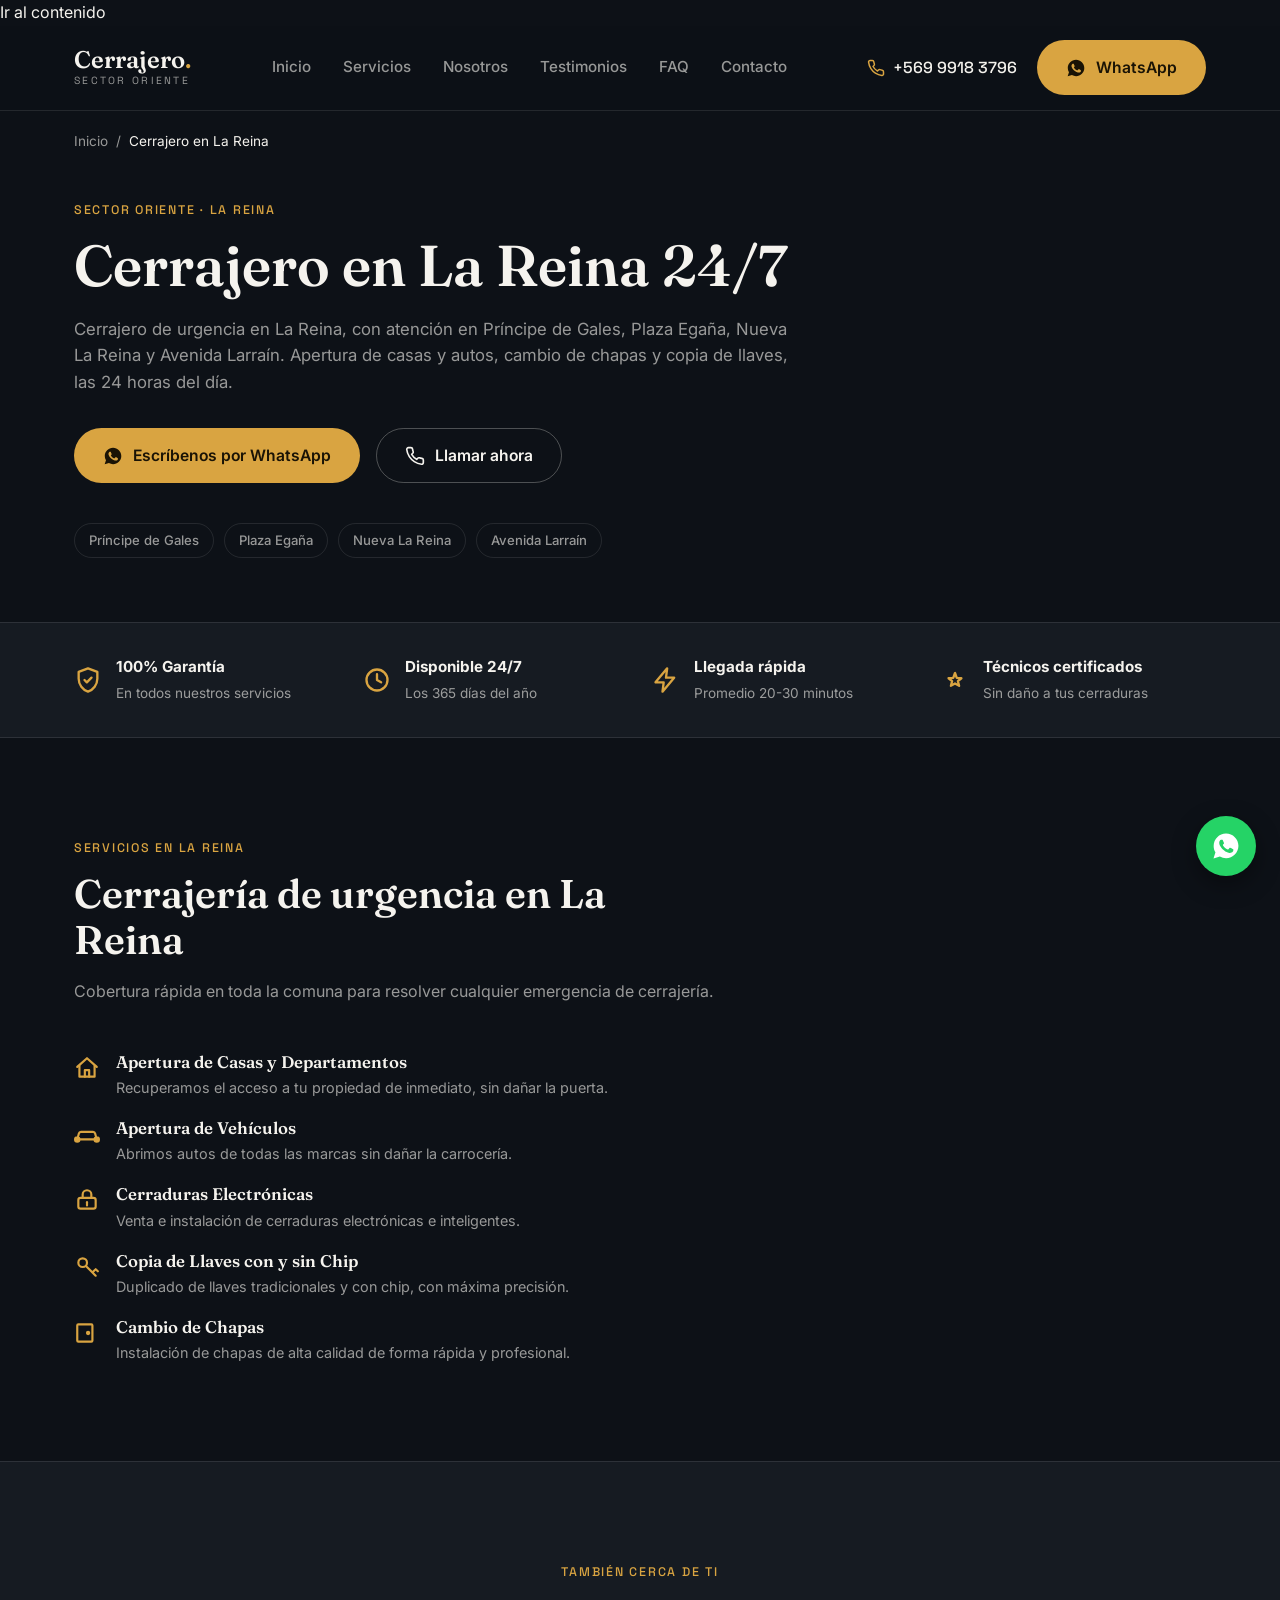
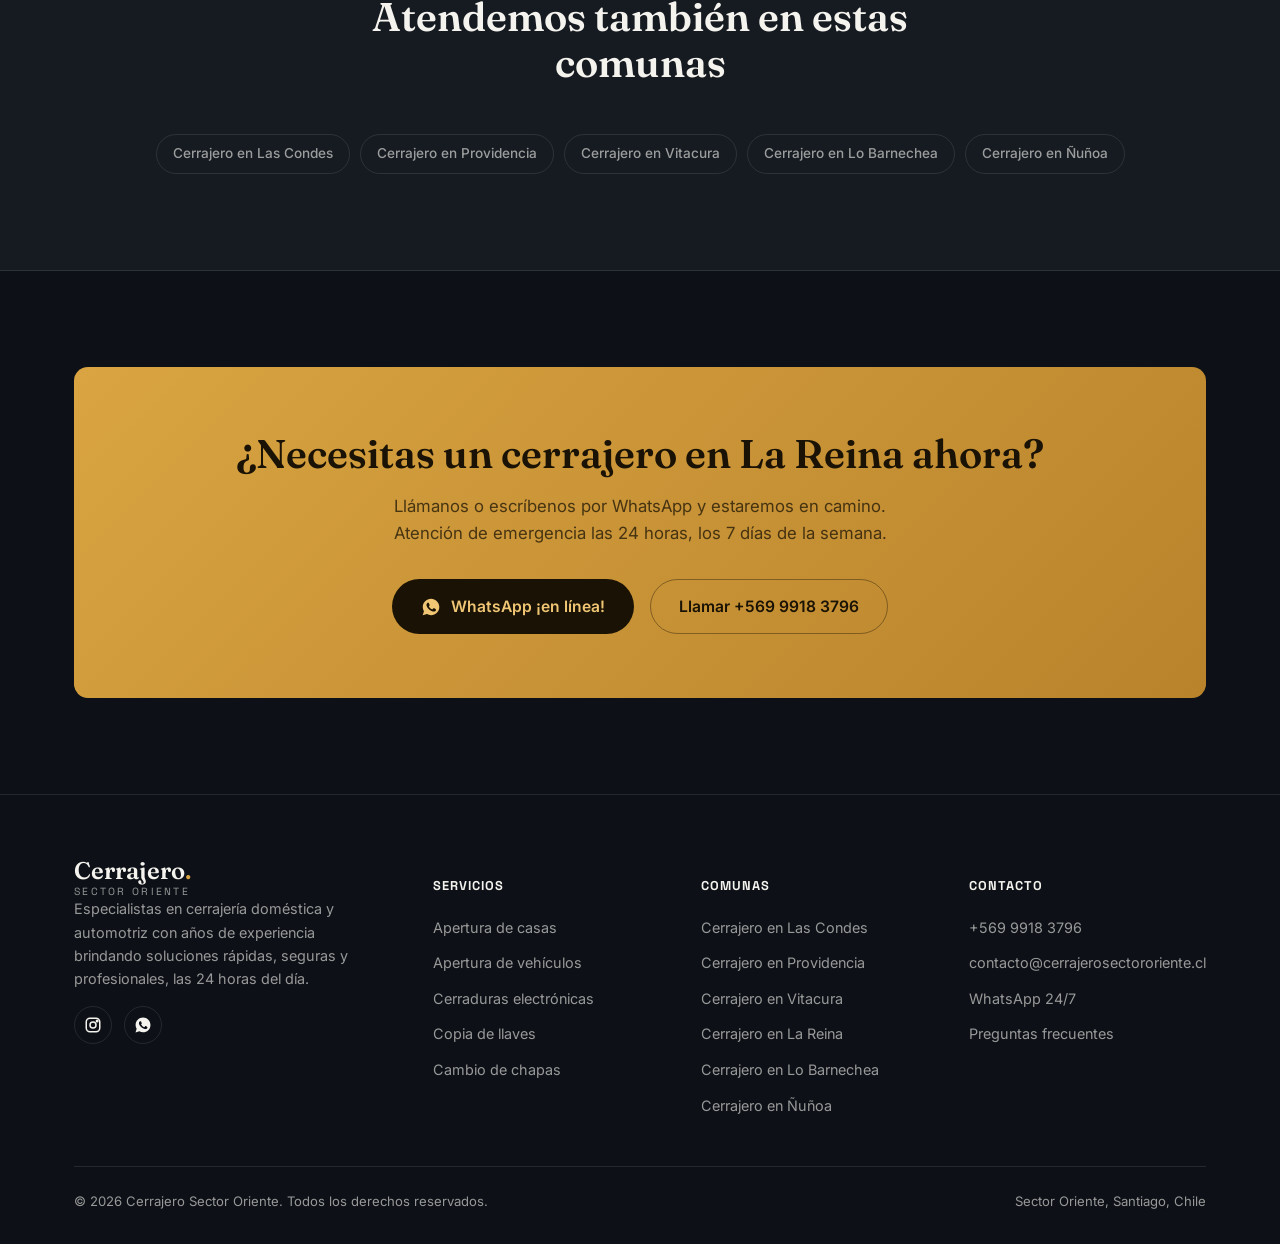
==== cerrajero-la-reina/index.html @ c9cc1e53 "Agrega páginas por comuna, FAQ y schema ampliado tomando mejores prácticas de la competencia Se añad" ====
<!doctype html>
<html lang="es-CL">
<head>
<meta charset="UTF-8" />
<meta name="viewport" content="width=device-width, initial-scale=1" />
<title>Cerrajero en La Reina 24/7 | Cerrajero Sector Oriente</title>
<meta name="description" content="Cerrajero de urgencia 24/7 en La Reina: apertura de casas y autos, cambio de chapas y cerraduras electrónicas. Escríbenos por WhatsApp, llegamos rápido." />
<link rel="canonical" href="https://www.cerrajerosectororiente.cl/cerrajero-la-reina/" />

<meta property="og:type" content="website" />
<meta property="og:locale" content="es_CL" />
<meta property="og:site_name" content="Cerrajero Sector Oriente" />
<meta property="og:title" content="Cerrajero en La Reina 24/7" />
<meta property="og:description" content="Apertura de casas y autos, cambio de chapas y cerraduras electrónicas en La Reina. Atención de urgencia las 24 horas." />
<meta property="og:url" content="https://www.cerrajerosectororiente.cl/cerrajero-la-reina/" />
<meta property="og:image" content="https://www.cerrajerosectororiente.cl/wp-content/uploads/2024/09/BANNER1.jpg" />

<meta name="twitter:card" content="summary_large_image" />
<meta name="twitter:title" content="Cerrajero en La Reina 24/7" />
<meta name="twitter:description" content="Apertura de casas y autos, cambio de chapas y cerraduras electrónicas en La Reina. Atención de urgencia las 24 horas." />
<meta name="twitter:image" content="https://www.cerrajerosectororiente.cl/wp-content/uploads/2024/09/BANNER1.jpg" />

<link rel="icon" href="data:image/svg+xml,%3Csvg xmlns='http://www.w3.org/2000/svg' viewBox='0 0 32 32'%3E%3Ccircle cx='16' cy='16' r='16' fill='%230d1117'/%3E%3Cpath d='M13 10a4 4 0 1 1 3.2 6.4L21 21.2l-1.6 1.6-1-.9-1.3 1.3-1.6-1.6 1.3-1.3-1-.9-1.3 1.3L13 19.1l1.3-1.3-1-1A4 4 0 0 1 13 10Zm2.5 1.5a1.5 1.5 0 1 0 0 3 1.5 1.5 0 0 0 0-3Z' fill='%23d9a441'/%3E%3C/svg%3E" />

<link rel="preconnect" href="https://fonts.googleapis.com">
<link rel="preconnect" href="https://fonts.gstatic.com" crossorigin>
<link href="https://fonts.googleapis.com/css2?family=Fraunces:ital,wght@0,400;0,600;1,400&family=Inter:wght@400;500;600&family=Space+Grotesk:wght@500;700&display=swap" rel="stylesheet">

<link rel="stylesheet" href="/style.css" />

<script type="application/ld+json">
{
  "@context": "https://schema.org",
  "@type": "Service",
  "name": "Cerrajero en La Reina",
  "description": "Servicio de cerrajería de urgencia 24/7 en La Reina: apertura de casas, departamentos y vehículos, cambio de chapas y cerraduras electrónicas.",
  "serviceType": "Cerrajería de urgencia",
  "provider": { "@type": "Locksmith", "@id": "https://www.cerrajerosectororiente.cl/#negocio", "name": "Cerrajero Sector Oriente", "telephone": "+56999183796", "url": "https://www.cerrajerosectororiente.cl/" },
  "areaServed": { "@type": "City", "name": "La Reina" },
  "url": "https://www.cerrajerosectororiente.cl/cerrajero-la-reina/",
  "availableLanguage": "es"
}
</script>
<script type="application/ld+json">
{
  "@context": "https://schema.org",
  "@type": "BreadcrumbList",
  "itemListElement": [
    { "@type": "ListItem", "position": 1, "name": "Inicio", "item": "https://www.cerrajerosectororiente.cl/" },
    { "@type": "ListItem", "position": 2, "name": "Cerrajero en La Reina", "item": "https://www.cerrajerosectororiente.cl/cerrajero-la-reina/" }
  ]
}
</script>
</head>
<body>

<a class="skip-link screen-reader-text" href="#main">Ir al contenido</a>

<header class="site-header">
  <div class="container">
    <a href="/" class="logo" aria-label="Cerrajero Sector Oriente, inicio">
      <strong>Cerrajero<span>.</span></strong>
      <small>SECTOR ORIENTE</small>
    </a>

    <nav class="nav-links" aria-label="Navegación principal">
      <a href="/#inicio">Inicio</a>
      <a href="/#servicios">Servicios</a>
      <a href="/#nosotros">Nosotros</a>
      <a href="/#testimonios">Testimonios</a>
      <a href="/#faq">FAQ</a>
      <a href="/#contacto">Contacto</a>
    </nav>

    <div class="header-actions">
      <a class="header-phone" href="tel:+56999183796" aria-label="Llamar al +569 9918 3796">
        <svg viewBox="0 0 24 24" fill="none" stroke="currentColor" stroke-width="2" stroke-linecap="round" stroke-linejoin="round"><path d="M22 16.9v3a2 2 0 0 1-2.2 2 19.8 19.8 0 0 1-8.6-3.1 19.5 19.5 0 0 1-6-6 19.8 19.8 0 0 1-3.1-8.6A2 2 0 0 1 4.1 2h3a2 2 0 0 1 2 1.7c.1 1 .3 2 .7 2.9a2 2 0 0 1-.5 2.1L8 10a16 16 0 0 0 6 6l1.3-1.3a2 2 0 0 1 2.1-.5c.9.4 1.9.6 2.9.7a2 2 0 0 1 1.7 2Z"/></svg>
        +569 9918 3796
      </a>
      <a class="btn btn-primary" href="https://wa.link/hei0ib" target="_blank" rel="noopener">
        <svg viewBox="0 0 24 24" fill="currentColor"><path d="M12.04 2C6.58 2 2.13 6.45 2.13 11.91c0 1.87.5 3.62 1.44 5.16L2 22l5.09-1.53a9.87 9.87 0 0 0 4.95 1.33h.01c5.46 0 9.91-4.45 9.91-9.91C21.96 6.45 17.5 2 12.04 2Zm5.8 14.07c-.24.68-1.39 1.32-1.92 1.4-.49.08-1.1.11-1.78-.11-.41-.13-.93-.3-1.6-.6-2.82-1.22-4.66-4.05-4.8-4.24-.14-.19-1.15-1.53-1.15-2.91 0-1.39.72-2.07.98-2.35.26-.28.56-.35.75-.35h.53c.17 0 .4-.03.62.48.24.55.8 1.91.87 2.05.07.14.11.3.02.49-.09.19-.14.3-.28.46-.14.16-.29.36-.41.48-.14.14-.28.29-.12.57.16.28.72 1.19 1.55 1.93 1.07.95 1.97 1.25 2.25 1.39.28.14.44.12.6-.07.16-.19.69-.8.87-1.08.19-.28.37-.23.62-.14.26.09 1.63.77 1.91.91.28.14.46.21.53.33.07.12.07.68-.17 1.36Z"/></svg>
        WhatsApp
      </a>
    </div>

    <button class="nav-toggle" type="button" aria-label="Abrir menú" aria-expanded="false">
      <svg viewBox="0 0 24 24" fill="none" stroke="currentColor" stroke-width="2" stroke-linecap="round" stroke-linejoin="round"><line x1="3" y1="6" x2="21" y2="6"/><line x1="3" y1="12" x2="21" y2="12"/><line x1="3" y1="18" x2="21" y2="18"/></svg>
    </button>
  </div>
</header>

<main id="main">

  <div class="container">
    <nav class="breadcrumb" aria-label="Ruta de navegación">
      <a href="/">Inicio</a>
      <span aria-hidden="true">/</span>
      <span aria-current="page">Cerrajero en La Reina</span>
    </nav>
  </div>

  <!-- HERO -->
  <section class="page-hero" id="inicio">
    <div class="container">
      <div class="page-hero__intro reveal">
        <span class="eyebrow">Sector Oriente · La Reina</span>
        <h1>Cerrajero en La Reina 24/7</h1>
        <p class="lead">Cerrajero de urgencia en La Reina, con atención en Príncipe de Gales, Plaza Egaña, Nueva La Reina y Avenida Larraín. Apertura de casas y autos, cambio de chapas y copia de llaves, las 24 horas del día.</p>
        <div class="hero__actions">
          <a class="btn btn-primary" href="https://wa.me/56999183796?text=Hola,%20necesito%20un%20cerrajero%20en%20La%20Reina" target="_blank" rel="noopener">
            <svg viewBox="0 0 24 24" fill="currentColor"><path d="M12.04 2C6.58 2 2.13 6.45 2.13 11.91c0 1.87.5 3.62 1.44 5.16L2 22l5.09-1.53a9.87 9.87 0 0 0 4.95 1.33h.01c5.46 0 9.91-4.45 9.91-9.91C21.96 6.45 17.5 2 12.04 2Zm5.8 14.07c-.24.68-1.39 1.32-1.92 1.4-.49.08-1.1.11-1.78-.11-.41-.13-.93-.3-1.6-.6-2.82-1.22-4.66-4.05-4.8-4.24-.14-.19-1.15-1.53-1.15-2.91 0-1.39.72-2.07.98-2.35.26-.28.56-.35.75-.35h.53c.17 0 .4-.03.62.48.24.55.8 1.91.87 2.05.07.14.11.3.02.49-.09.19-.14.3-.28.46-.14.16-.29.36-.41.48-.14.14-.28.29-.12.57.16.28.72 1.19 1.55 1.93 1.07.95 1.97 1.25 2.25 1.39.28.14.44.12.6-.07.16-.19.69-.8.87-1.08.19-.28.37-.23.62-.14.26.09 1.63.77 1.91.91.28.14.46.21.53.33.07.12.07.68-.17 1.36Z"/></svg>
            Escríbenos por WhatsApp
          </a>
          <a class="btn btn-outline" href="tel:+56999183796">
            <svg viewBox="0 0 24 24" fill="none" stroke="currentColor" stroke-width="2" stroke-linecap="round" stroke-linejoin="round"><path d="M22 16.9v3a2 2 0 0 1-2.2 2 19.8 19.8 0 0 1-8.6-3.1 19.5 19.5 0 0 1-6-6 19.8 19.8 0 0 1-3.1-8.6A2 2 0 0 1 4.1 2h3a2 2 0 0 1 2 1.7c.1 1 .3 2 .7 2.9a2 2 0 0 1-.5 2.1L8 10a16 16 0 0 0 6 6l1.3-1.3a2 2 0 0 1 2.1-.5c.9.4 1.9.6 2.9.7a2 2 0 0 1 1.7 2Z"/></svg>
            Llamar ahora
          </a>
        </div>
        <div class="subsector-list">
          <span>Príncipe de Gales</span>
          <span>Plaza Egaña</span>
          <span>Nueva La Reina</span>
          <span>Avenida Larraín</span>
        </div>
      </div>
    </div>
  </section>

  <!-- TRUST STRIP -->
  <div class="trust-strip">
    <div class="container">
      <div class="trust-item">
        <svg viewBox="0 0 24 24" fill="none" stroke="currentColor" stroke-width="2" stroke-linecap="round" stroke-linejoin="round"><path d="M12 2 4 5v6c0 5 3.4 9.4 8 11 4.6-1.6 8-6 8-11V5l-8-3Z"/><path d="m9 12 2 2 4-4"/></svg>
        <div><strong>100% Garantía</strong><span>En todos nuestros servicios</span></div>
      </div>
      <div class="trust-item">
        <svg viewBox="0 0 24 24" fill="none" stroke="currentColor" stroke-width="2" stroke-linecap="round" stroke-linejoin="round"><circle cx="12" cy="12" r="9"/><path d="M12 7v5l3.5 2"/></svg>
        <div><strong>Disponible 24/7</strong><span>Los 365 días del año</span></div>
      </div>
      <div class="trust-item">
        <svg viewBox="0 0 24 24" fill="none" stroke="currentColor" stroke-width="2" stroke-linecap="round" stroke-linejoin="round"><path d="M13 2 3 14h7l-1 8 10-12h-7l1-8Z"/></svg>
        <div><strong>Llegada rápida</strong><span>Promedio 20-30 minutos</span></div>
      </div>
      <div class="trust-item">
        <svg viewBox="0 0 24 24" fill="none" stroke="currentColor" stroke-width="2" stroke-linecap="round" stroke-linejoin="round"><path d="m12 15 3.5 2-1-4 3-2.5-4-.3L12 6l-1.5 4.2-4 .3 3 2.5-1 4Z"/></svg>
        <div><strong>Técnicos certificados</strong><span>Sin daño a tus cerraduras</span></div>
      </div>
    </div>
  </div>

  <!-- SERVICIOS -->
  <section class="section" id="servicios">
    <div class="container">
      <div class="section-head">
        <span class="eyebrow">Servicios en La Reina</span>
        <h2>Cerrajería de urgencia en La Reina</h2>
        <p>Cobertura rápida en toda la comuna para resolver cualquier emergencia de cerrajería.</p>
      </div>

      <div class="why-list reveal">
        <div class="why-item">
          <svg viewBox="0 0 24 24" fill="none" stroke="currentColor" stroke-width="2" stroke-linecap="round" stroke-linejoin="round"><path d="M3 11 12 3l9 8"/><path d="M5 10v10h14V10"/><path d="M10 20v-6h4v6"/></svg>
          <div><h3>Apertura de Casas y Departamentos</h3><p>Recuperamos el acceso a tu propiedad de inmediato, sin dañar la puerta.</p></div>
        </div>
        <div class="why-item">
          <svg viewBox="0 0 24 24" fill="none" stroke="currentColor" stroke-width="2" stroke-linecap="round" stroke-linejoin="round"><path d="M5 17h14M5 17a2 2 0 1 1-4 0 2 2 0 0 1 4 0Zm14 0a2 2 0 1 0 4 0 2 2 0 0 0-4 0ZM3 17l1.5-5.5A2 2 0 0 1 6.4 10h11.2a2 2 0 0 1 1.9 1.5L21 17"/></svg>
          <div><h3>Apertura de Vehículos</h3><p>Abrimos autos de todas las marcas sin dañar la carrocería.</p></div>
        </div>
        <div class="why-item">
          <svg viewBox="0 0 24 24" fill="none" stroke="currentColor" stroke-width="2" stroke-linecap="round" stroke-linejoin="round"><rect x="4" y="10" width="16" height="10" rx="2"/><path d="M8 10V7a4 4 0 0 1 8 0v3"/><path d="M12 14v3"/></svg>
          <div><h3>Cerraduras Electrónicas</h3><p>Venta e instalación de cerraduras electrónicas e inteligentes.</p></div>
        </div>
        <div class="why-item">
          <svg viewBox="0 0 24 24" fill="none" stroke="currentColor" stroke-width="2" stroke-linecap="round" stroke-linejoin="round"><circle cx="8" cy="8" r="4"/><path d="m11 11 9 9M17 17l2-2M20 14l2 2"/></svg>
          <div><h3>Copia de Llaves con y sin Chip</h3><p>Duplicado de llaves tradicionales y con chip, con máxima precisión.</p></div>
        </div>
        <div class="why-item">
          <svg viewBox="0 0 24 24" fill="none" stroke="currentColor" stroke-width="2" stroke-linecap="round" stroke-linejoin="round"><rect x="3" y="4" width="14" height="16" rx="1"/><circle cx="13" cy="12" r="1"/></svg>
          <div><h3>Cambio de Chapas</h3><p>Instalación de chapas de alta calidad de forma rápida y profesional.</p></div>
        </div>
      </div>
    </div>
  </section>

  <!-- OTRAS COMUNAS -->
  <section class="section" style="background:var(--bg-card); border-top:1px solid var(--border); border-bottom:1px solid var(--border);">
    <div class="container">
      <div class="section-head center">
        <span class="eyebrow">También cerca de ti</span>
        <h2>Atendemos también en estas comunas</h2>
      </div>
      <div class="sibling-communes reveal" style="justify-content:center;">
        <a href="/cerrajero-las-condes/">Cerrajero en Las Condes</a>
        <a href="/cerrajero-providencia/">Cerrajero en Providencia</a>
        <a href="/cerrajero-vitacura/">Cerrajero en Vitacura</a>
        <a href="/cerrajero-lo-barnechea/">Cerrajero en Lo Barnechea</a>
        <a href="/cerrajero-nunoa/">Cerrajero en Ñuñoa</a>
      </div>
    </div>
  </section>

  <!-- CTA FINAL -->
  <section class="section">
    <div class="container">
      <div class="final-cta reveal">
        <h2>¿Necesitas un cerrajero en La Reina ahora?</h2>
        <p>Llámanos o escríbenos por WhatsApp y estaremos en camino. Atención de emergencia las 24 horas, los 7 días de la semana.</p>
        <div class="final-cta__actions">
          <a class="btn btn-primary" href="https://wa.me/56999183796?text=Hola,%20necesito%20un%20cerrajero%20en%20La%20Reina" target="_blank" rel="noopener">
            <svg viewBox="0 0 24 24" fill="currentColor"><path d="M12.04 2C6.58 2 2.13 6.45 2.13 11.91c0 1.87.5 3.62 1.44 5.16L2 22l5.09-1.53a9.87 9.87 0 0 0 4.95 1.33h.01c5.46 0 9.91-4.45 9.91-9.91C21.96 6.45 17.5 2 12.04 2Zm5.8 14.07c-.24.68-1.39 1.32-1.92 1.4-.49.08-1.1.11-1.78-.11-.41-.13-.93-.3-1.6-.6-2.82-1.22-4.66-4.05-4.8-4.24-.14-.19-1.15-1.53-1.15-2.91 0-1.39.72-2.07.98-2.35.26-.28.56-.35.75-.35h.53c.17 0 .4-.03.62.48.24.55.8 1.91.87 2.05.07.14.11.3.02.49-.09.19-.14.3-.28.46-.14.16-.29.36-.41.48-.14.14-.28.29-.12.57.16.28.72 1.19 1.55 1.93 1.07.95 1.97 1.25 2.25 1.39.28.14.44.12.6-.07.16-.19.69-.8.87-1.08.19-.28.37-.23.62-.14.26.09 1.63.77 1.91.91.28.14.46.21.53.33.07.12.07.68-.17 1.36Z"/></svg>
            WhatsApp ¡en línea!
          </a>
          <a class="btn btn-outline" href="tel:+56999183796">Llamar +569 9918 3796</a>
        </div>
      </div>
    </div>
  </section>

</main>

<footer class="site-footer">
  <div class="container">
    <div class="footer-grid">
      <div class="footer-brand">
        <a href="/" class="logo" aria-label="Cerrajero Sector Oriente, inicio">
          <strong>Cerrajero<span>.</span></strong>
          <small>SECTOR ORIENTE</small>
        </a>
        <p>Especialistas en cerrajería doméstica y automotriz con años de experiencia brindando soluciones rápidas, seguras y profesionales, las 24 horas del día.</p>
        <div class="footer-social">
          <a href="https://www.instagram.com/cerrajerosectororiente" target="_blank" rel="noopener" aria-label="Instagram de Cerrajero Sector Oriente">
            <svg viewBox="0 0 24 24" fill="none" stroke="currentColor" stroke-width="2" stroke-linecap="round" stroke-linejoin="round"><rect x="3" y="3" width="18" height="18" rx="5"/><circle cx="12" cy="12" r="4"/><circle cx="17.5" cy="6.5" r="1"/></svg>
          </a>
          <a href="https://wa.link/hei0ib" target="_blank" rel="noopener" aria-label="WhatsApp de Cerrajero Sector Oriente">
            <svg viewBox="0 0 24 24" fill="currentColor"><path d="M12.04 2C6.58 2 2.13 6.45 2.13 11.91c0 1.87.5 3.62 1.44 5.16L2 22l5.09-1.53a9.87 9.87 0 0 0 4.95 1.33h.01c5.46 0 9.91-4.45 9.91-9.91C21.96 6.45 17.5 2 12.04 2Zm5.8 14.07c-.24.68-1.39 1.32-1.92 1.4-.49.08-1.1.11-1.78-.11-.41-.13-.93-.3-1.6-.6-2.82-1.22-4.66-4.05-4.8-4.24-.14-.19-1.15-1.53-1.15-2.91 0-1.39.72-2.07.98-2.35.26-.28.56-.35.75-.35h.53c.17 0 .4-.03.62.48.24.55.8 1.91.87 2.05.07.14.11.3.02.49-.09.19-.14.3-.28.46-.14.16-.29.36-.41.48-.14.14-.28.29-.12.57.16.28.72 1.19 1.55 1.93 1.07.95 1.97 1.25 2.25 1.39.28.14.44.12.6-.07.16-.19.69-.8.87-1.08.19-.28.37-.23.62-.14.26.09 1.63.77 1.91.91.28.14.46.21.53.33.07.12.07.68-.17 1.36Z"/></svg>
          </a>
        </div>
      </div>

      <div class="footer-col">
        <h4>Servicios</h4>
        <ul>
          <li><a href="/#servicios">Apertura de casas</a></li>
          <li><a href="/#servicios">Apertura de vehículos</a></li>
          <li><a href="/#servicios">Cerraduras electrónicas</a></li>
          <li><a href="/#servicios">Copia de llaves</a></li>
          <li><a href="/#servicios">Cambio de chapas</a></li>
        </ul>
      </div>

      <div class="footer-col">
        <h4>Comunas</h4>
        <ul>
          <li><a href="/cerrajero-las-condes/">Cerrajero en Las Condes</a></li>
          <li><a href="/cerrajero-providencia/">Cerrajero en Providencia</a></li>
          <li><a href="/cerrajero-vitacura/">Cerrajero en Vitacura</a></li>
          <li><a href="/cerrajero-la-reina/">Cerrajero en La Reina</a></li>
          <li><a href="/cerrajero-lo-barnechea/">Cerrajero en Lo Barnechea</a></li>
          <li><a href="/cerrajero-nunoa/">Cerrajero en Ñuñoa</a></li>
        </ul>
      </div>

      <div class="footer-col">
        <h4>Contacto</h4>
        <ul>
          <li><a href="tel:+56999183796">+569 9918 3796</a></li>
          <li><a href="mailto:contacto@cerrajerosectororiente.cl">contacto@cerrajerosectororiente.cl</a></li>
          <li><a href="https://wa.link/hei0ib" target="_blank" rel="noopener">WhatsApp 24/7</a></li>
          <li><a href="/#faq">Preguntas frecuentes</a></li>
        </ul>
      </div>
    </div>

    <div class="footer-bottom">
      <span>© <span id="current-year">2026</span> Cerrajero Sector Oriente. Todos los derechos reservados.</span>
      <span>Sector Oriente, Santiago, Chile</span>
    </div>
  </div>
</footer>

<a class="whatsapp-float" href="https://wa.me/56999183796?text=Hola,%20necesito%20un%20cerrajero%20en%20La%20Reina" target="_blank" rel="noopener" aria-label="Escríbenos por WhatsApp">
  <svg viewBox="0 0 24 24" fill="currentColor"><path d="M12.04 2C6.58 2 2.13 6.45 2.13 11.91c0 1.87.5 3.62 1.44 5.16L2 22l5.09-1.53a9.87 9.87 0 0 0 4.95 1.33h.01c5.46 0 9.91-4.45 9.91-9.91C21.96 6.45 17.5 2 12.04 2Zm5.8 14.07c-.24.68-1.39 1.32-1.92 1.4-.49.08-1.1.11-1.78-.11-.41-.13-.93-.3-1.6-.6-2.82-1.22-4.66-4.05-4.8-4.24-.14-.19-1.15-1.53-1.15-2.91 0-1.39.72-2.07.98-2.35.26-.28.56-.35.75-.35h.53c.17 0 .4-.03.62.48.24.55.8 1.91.87 2.05.07.14.11.3.02.49-.09.19-.14.3-.28.46-.14.16-.29.36-.41.48-.14.14-.28.29-.12.57.16.28.72 1.19 1.55 1.93 1.07.95 1.97 1.25 2.25 1.39.28.14.44.12.6-.07.16-.19.69-.8.87-1.08.19-.28.37-.23.62-.14.26.09 1.63.77 1.91.91.28.14.46.21.53.33.07.12.07.68-.17 1.36Z"/></svg>
</a>

<script src="/script.js"></script>
</body>
</html>
---- style.css ----
/* ==========================================================================
   Cerrajero Sector Oriente — Design system
   Fraunces (titulares) · Inter (cuerpo/UI) · Space Grotesk (datos/números)
   ========================================================================== */

:root {
  --bg: #0d1117;
  --bg-card: #161b22;
  --text: #f5f3ee;
  --text-muted: rgba(245, 243, 238, 0.6);
  --accent: #d9a441;
  --accent-hover: #f0c674;
  --border: rgba(245, 243, 238, 0.1);

  --font-display: "Fraunces", serif;
  --font-body: "Inter", sans-serif;
  --font-data: "Space Grotesk", sans-serif;

  --container: 1180px;
  --radius: 14px;
  --radius-sm: 8px;
}

* {
  box-sizing: border-box;
}

html {
  scroll-behavior: smooth;
  scroll-padding-top: 84px;
}

body {
  margin: 0;
  background: var(--bg);
  color: var(--text);
  font-family: var(--font-body);
  font-size: 16px;
  line-height: 1.6;
  -webkit-font-smoothing: antialiased;
}

img {
  max-width: 100%;
  display: block;
}

a {
  color: inherit;
  text-decoration: none;
}

ul {
  margin: 0;
  padding: 0;
  list-style: none;
}

h1,
h2,
h3 {
  font-family: var(--font-display);
  font-weight: 600;
  line-height: 1.15;
  margin: 0 0 16px;
}

h1 {
  font-size: clamp(2.2rem, 5vw, 3.6rem);
}

h2 {
  font-size: clamp(1.7rem, 3.4vw, 2.5rem);
}

h3 {
  font-size: 1.25rem;
}

p {
  margin: 0 0 16px;
}

.container {
  width: 100%;
  max-width: var(--container);
  margin: 0 auto;
  padding: 0 24px;
}

.eyebrow {
  display: inline-block;
  font-family: var(--font-data);
  font-weight: 500;
  letter-spacing: 0.14em;
  text-transform: uppercase;
  font-size: 0.78rem;
  color: var(--accent);
  margin-bottom: 12px;
}

.section {
  padding: 96px 0;
}

.section-head {
  max-width: 640px;
  margin: 0 0 48px;
}

.section-head p {
  color: var(--text-muted);
}

.section-head.center {
  margin-left: auto;
  margin-right: auto;
  text-align: center;
}

/* ==========================================================================
   Botones
   ========================================================================== */

.btn {
  display: inline-flex;
  align-items: center;
  justify-content: center;
  gap: 10px;
  font-family: var(--font-body);
  font-weight: 600;
  font-size: 0.98rem;
  padding: 14px 28px;
  border-radius: 999px;
  border: 1px solid transparent;
  cursor: pointer;
  transition: transform 0.15s ease, background 0.15s ease, border-color 0.15s ease, color 0.15s ease;
  white-space: nowrap;
}

.btn svg {
  width: 20px;
  height: 20px;
  flex-shrink: 0;
}

.btn-primary {
  background: var(--accent);
  color: #1a1305;
}

.btn-primary:hover {
  background: var(--accent-hover);
  transform: translateY(-2px);
}

.btn-outline {
  background: transparent;
  border-color: rgba(245, 243, 238, 0.28);
  color: var(--text);
}

.btn-outline:hover {
  border-color: var(--accent);
  color: var(--accent-hover);
  transform: translateY(-2px);
}

.btn-block {
  width: 100%;
}

/* ==========================================================================
   Header
   ========================================================================== */

.site-header {
  position: sticky;
  top: 0;
  z-index: 100;
  background: rgba(13, 17, 23, 0.85);
  backdrop-filter: blur(10px);
  border-bottom: 1px solid var(--border);
}

.site-header .container {
  display: flex;
  align-items: center;
  justify-content: space-between;
  gap: 24px;
  height: 84px;
}

.logo {
  display: flex;
  flex-direction: column;
  line-height: 1;
}

.logo strong {
  font-family: var(--font-display);
  font-size: 1.5rem;
  font-weight: 600;
  color: var(--text);
}

.logo strong span {
  color: var(--accent);
}

.logo small {
  font-family: var(--font-data);
  font-size: 0.65rem;
  letter-spacing: 0.22em;
  color: var(--text-muted);
  margin-top: 4px;
}

.nav-links {
  display: flex;
  align-items: center;
  gap: 32px;
}

.nav-links a {
  font-size: 0.95rem;
  font-weight: 500;
  color: var(--text-muted);
  transition: color 0.15s ease;
}

.nav-links a:hover {
  color: var(--text);
}

.header-actions {
  display: flex;
  align-items: center;
  gap: 20px;
}

.header-phone {
  display: flex;
  align-items: center;
  gap: 8px;
  font-family: var(--font-data);
  font-weight: 500;
  color: var(--text);
}

.header-phone svg {
  width: 18px;
  height: 18px;
  color: var(--accent);
}

.nav-toggle {
  display: none;
  background: none;
  border: none;
  color: var(--text);
  cursor: pointer;
  padding: 8px;
}

.nav-toggle svg {
  width: 26px;
  height: 26px;
}

/* ==========================================================================
   Hero
   ========================================================================== */

.hero {
  position: relative;
  padding: 120px 0 90px;
  overflow: hidden;
}

.hero__bg {
  position: absolute;
  inset: 0;
  background-size: cover;
  background-position: center;
  z-index: 0;
}

.hero__bg::after {
  content: "";
  position: absolute;
  inset: 0;
  background: linear-gradient(180deg, rgba(13, 17, 23, 0.88) 0%, rgba(13, 17, 23, 0.94) 55%, var(--bg) 100%),
    linear-gradient(90deg, rgba(13, 17, 23, 0.65) 0%, rgba(13, 17, 23, 0.2) 65%);
}

.hero .container {
  position: relative;
  z-index: 1;
}

.hero__content {
  max-width: 680px;
}

.status-pill {
  display: inline-flex;
  align-items: center;
  gap: 10px;
  background: rgba(217, 164, 65, 0.1);
  border: 1px solid rgba(217, 164, 65, 0.35);
  border-radius: 999px;
  padding: 8px 16px;
  font-family: var(--font-data);
  font-size: 0.82rem;
  font-weight: 500;
  letter-spacing: 0.04em;
  color: var(--accent-hover);
  margin-bottom: 24px;
}

.status-dot {
  width: 8px;
  height: 8px;
  border-radius: 50%;
  background: #3ecf6e;
  box-shadow: 0 0 0 rgba(62, 207, 110, 0.6);
  animation: pulse-dot 2s infinite;
}

@keyframes pulse-dot {
  0% {
    box-shadow: 0 0 0 0 rgba(62, 207, 110, 0.6);
  }
  70% {
    box-shadow: 0 0 0 8px rgba(62, 207, 110, 0);
  }
  100% {
    box-shadow: 0 0 0 0 rgba(62, 207, 110, 0);
  }
}

.hero p.lead {
  font-size: 1.15rem;
  color: var(--text-muted);
  max-width: 560px;
}

.hero__actions {
  display: flex;
  flex-wrap: wrap;
  gap: 16px;
  margin: 32px 0 40px;
}

.commune-chips {
  display: flex;
  flex-wrap: wrap;
  gap: 10px;
}

.commune-chips span {
  font-size: 0.82rem;
  font-weight: 500;
  color: var(--text-muted);
  border: 1px solid var(--border);
  border-radius: 999px;
  padding: 6px 14px;
}

/* ==========================================================================
   Trust badges strip
   ========================================================================== */

.trust-strip {
  border-top: 1px solid var(--border);
  border-bottom: 1px solid var(--border);
  background: var(--bg-card);
}

.trust-strip .container {
  display: grid;
  grid-template-columns: repeat(4, 1fr);
  gap: 24px;
  padding-top: 32px;
  padding-bottom: 32px;
}

.trust-item {
  display: flex;
  align-items: center;
  gap: 14px;
}

.trust-item svg {
  width: 28px;
  height: 28px;
  color: var(--accent);
  flex-shrink: 0;
}

.trust-item strong {
  display: block;
  font-size: 0.95rem;
}

.trust-item span {
  color: var(--text-muted);
  font-size: 0.85rem;
}

/* ==========================================================================
   Servicios
   ========================================================================== */

.services-grid {
  display: grid;
  grid-template-columns: repeat(3, 1fr);
  gap: 24px;
}

.service-card {
  position: relative;
  background: var(--bg-card);
  border: 1px solid var(--border);
  border-radius: var(--radius);
  overflow: hidden;
  display: flex;
  flex-direction: column;
  opacity: 0;
  transform: translateY(24px);
  transition: opacity 0.6s ease, transform 0.6s ease;
}

.service-card.in-view {
  opacity: 1;
  transform: translateY(0);
}

.service-card__media {
  height: 190px;
  background-size: cover;
  background-position: center;
  position: relative;
}

.service-card__media::after {
  content: "";
  position: absolute;
  inset: 0;
  background: linear-gradient(180deg, transparent 40%, rgba(13, 17, 23, 0.9) 100%);
}

.service-card__icon {
  position: absolute;
  bottom: -22px;
  left: 20px;
  width: 44px;
  height: 44px;
  border-radius: 12px;
  background: var(--accent);
  display: flex;
  align-items: center;
  justify-content: center;
  z-index: 1;
}

.service-card__icon svg {
  width: 22px;
  height: 22px;
  color: #1a1305;
}

.service-card__body {
  padding: 36px 20px 24px;
  display: flex;
  flex-direction: column;
  flex: 1;
}

.service-card__body h3 {
  margin-bottom: 10px;
}

.service-card__body p {
  color: var(--text-muted);
  font-size: 0.92rem;
  flex: 1;
}

.service-card__body a {
  margin-top: 12px;
  font-family: var(--font-data);
  font-weight: 500;
  font-size: 0.85rem;
  color: var(--accent);
  display: inline-flex;
  align-items: center;
  gap: 6px;
}

.service-card__body a:hover {
  color: var(--accent-hover);
}

/* ==========================================================================
   Contadores
   ========================================================================== */

.counters {
  background: linear-gradient(135deg, rgba(217, 164, 65, 0.12), transparent 60%), var(--bg-card);
  border-top: 1px solid var(--border);
  border-bottom: 1px solid var(--border);
}

.counters-grid {
  display: grid;
  grid-template-columns: repeat(4, 1fr);
  gap: 24px;
  text-align: center;
}

.counter-number {
  font-family: var(--font-data);
  font-weight: 700;
  font-size: clamp(2.2rem, 4.5vw, 3rem);
  color: var(--accent);
  display: block;
}

.counter-label {
  color: var(--text-muted);
  font-size: 0.9rem;
  margin-top: 6px;
}

/* ==========================================================================
   Por qué elegirnos / habilidades
   ========================================================================== */

.why-grid {
  display: grid;
  grid-template-columns: 1fr 1fr;
  gap: 64px;
  align-items: center;
}

.why-list {
  display: grid;
  gap: 20px;
}

.why-item {
  display: flex;
  gap: 16px;
  align-items: flex-start;
}

.why-item svg {
  width: 26px;
  height: 26px;
  color: var(--accent);
  flex-shrink: 0;
  margin-top: 2px;
}

.why-item h3 {
  font-size: 1.05rem;
  margin-bottom: 4px;
}

.why-item p {
  color: var(--text-muted);
  font-size: 0.9rem;
  margin-bottom: 0;
}

.skills {
  background: var(--bg-card);
  border: 1px solid var(--border);
  border-radius: var(--radius);
  padding: 32px;
}

.skill-row + .skill-row {
  margin-top: 22px;
}

.skill-row__label {
  display: flex;
  justify-content: space-between;
  font-size: 0.9rem;
  margin-bottom: 8px;
}

.skill-row__label span:last-child {
  font-family: var(--font-data);
  color: var(--accent);
}

.skill-track {
  height: 8px;
  border-radius: 999px;
  background: rgba(245, 243, 238, 0.08);
  overflow: hidden;
}

.skill-fill {
  height: 100%;
  width: 0%;
  border-radius: 999px;
  background: linear-gradient(90deg, var(--accent), var(--accent-hover));
  transition: width 1.2s ease;
}

/* ==========================================================================
   Testimonios
   ========================================================================== */

.testimonials-track {
  display: grid;
  grid-template-columns: repeat(3, 1fr);
  gap: 24px;
}

.testimonial-card {
  background: var(--bg-card);
  border: 1px solid var(--border);
  border-radius: var(--radius);
  padding: 28px;
  display: flex;
  flex-direction: column;
  gap: 18px;
}

.testimonial-card .stars {
  display: flex;
  gap: 3px;
  color: var(--accent);
}

.testimonial-card .stars svg {
  width: 16px;
  height: 16px;
}

.testimonial-card blockquote {
  margin: 0;
  font-family: var(--font-display);
  font-style: italic;
  font-size: 1.05rem;
  color: var(--text);
  flex: 1;
}

.testimonial-author {
  display: flex;
  align-items: center;
  gap: 12px;
}

.testimonial-author img {
  width: 46px;
  height: 46px;
  border-radius: 50%;
  object-fit: cover;
  border: 2px solid var(--accent);
}

.testimonial-author strong {
  display: block;
  font-size: 0.92rem;
}

.testimonial-author span {
  color: var(--text-muted);
  font-size: 0.8rem;
}

/* ==========================================================================
   Cobertura
   ========================================================================== */

.coverage-grid {
  display: grid;
  grid-template-columns: repeat(3, 1fr);
  gap: 16px;
}

.coverage-item {
  display: flex;
  align-items: center;
  gap: 14px;
  background: var(--bg-card);
  border: 1px solid var(--border);
  border-radius: var(--radius-sm);
  padding: 18px 20px;
  transition: border-color 0.15s ease, transform 0.15s ease;
}

.coverage-item:hover {
  border-color: var(--accent);
  transform: translateY(-2px);
}

.coverage-item svg {
  width: 20px;
  height: 20px;
  color: var(--accent);
  flex-shrink: 0;
}

.coverage-item strong {
  display: block;
  font-size: 0.95rem;
}

.coverage-item span {
  color: var(--text-muted);
  font-size: 0.78rem;
}

/* ==========================================================================
   CTA final
   ========================================================================== */

.final-cta {
  background: linear-gradient(135deg, #d9a441, #b9832c);
  border-radius: var(--radius);
  padding: 64px 48px;
  text-align: center;
  color: #1a1305;
}

.final-cta h2 {
  color: #1a1305;
}

.final-cta p {
  color: rgba(26, 19, 5, 0.75);
  max-width: 520px;
  margin: 0 auto 32px;
  font-size: 1.05rem;
}

.final-cta__actions {
  display: flex;
  justify-content: center;
  flex-wrap: wrap;
  gap: 16px;
}

.final-cta .btn-primary {
  background: #1a1305;
  color: var(--accent-hover);
}

.final-cta .btn-primary:hover {
  background: #2a2109;
}

.final-cta .btn-outline {
  border-color: rgba(26, 19, 5, 0.4);
  color: #1a1305;
}

.final-cta .btn-outline:hover {
  border-color: #1a1305;
  color: #1a1305;
}

/* ==========================================================================
   Contacto
   ========================================================================== */

.contact-grid {
  display: grid;
  grid-template-columns: 1fr 1fr;
  gap: 48px;
  align-items: start;
}

.contact-list {
  display: grid;
  gap: 18px;
}

.contact-list a,
.contact-list address {
  display: flex;
  align-items: center;
  gap: 16px;
  background: var(--bg-card);
  border: 1px solid var(--border);
  border-radius: var(--radius-sm);
  padding: 18px 20px;
  font-style: normal;
  transition: border-color 0.15s ease;
}

.contact-list a:hover {
  border-color: var(--accent);
}

.contact-list svg {
  width: 22px;
  height: 22px;
  color: var(--accent);
  flex-shrink: 0;
}

.contact-list strong {
  display: block;
  font-size: 0.95rem;
}

.contact-list span {
  color: var(--text-muted);
  font-size: 0.82rem;
}

.contact-map-card {
  background: var(--bg-card);
  border: 1px solid var(--border);
  border-radius: var(--radius);
  padding: 32px;
}

.contact-map-card h3 {
  margin-bottom: 16px;
}

.hours-row {
  display: flex;
  justify-content: space-between;
  padding: 10px 0;
  border-bottom: 1px solid var(--border);
  font-size: 0.92rem;
}

.hours-row:last-child {
  border-bottom: none;
}

.hours-row span:last-child {
  font-family: var(--font-data);
  color: var(--accent);
}

/* ==========================================================================
   Footer
   ========================================================================== */

.site-footer {
  border-top: 1px solid var(--border);
  padding: 64px 0 32px;
}

.footer-grid {
  display: grid;
  grid-template-columns: 1.4fr 1fr 1fr 1fr;
  gap: 40px;
  margin-bottom: 48px;
}

.footer-brand p {
  color: var(--text-muted);
  font-size: 0.9rem;
  max-width: 280px;
}

.footer-social {
  display: flex;
  gap: 12px;
  margin-top: 16px;
}

.footer-social a {
  width: 38px;
  height: 38px;
  border-radius: 50%;
  border: 1px solid var(--border);
  display: flex;
  align-items: center;
  justify-content: center;
  transition: border-color 0.15s ease, color 0.15s ease;
}

.footer-social a:hover {
  border-color: var(--accent);
  color: var(--accent);
}

.footer-social svg {
  width: 18px;
  height: 18px;
}

.footer-col h4 {
  font-family: var(--font-data);
  font-size: 0.8rem;
  letter-spacing: 0.08em;
  text-transform: uppercase;
  color: var(--text);
  margin-bottom: 18px;
}

.footer-col ul {
  display: grid;
  gap: 10px;
}

.footer-col a {
  color: var(--text-muted);
  font-size: 0.9rem;
  transition: color 0.15s ease;
}

.footer-col a:hover {
  color: var(--accent-hover);
}

.footer-bottom {
  border-top: 1px solid var(--border);
  padding-top: 24px;
  display: flex;
  justify-content: space-between;
  flex-wrap: wrap;
  gap: 12px;
  font-size: 0.82rem;
  color: var(--text-muted);
}

/* ==========================================================================
   Botón flotante WhatsApp
   ========================================================================== */

.whatsapp-float {
  position: fixed;
  bottom: 24px;
  right: 24px;
  z-index: 200;
  width: 60px;
  height: 60px;
  border-radius: 50%;
  background: #25d366;
  display: flex;
  align-items: center;
  justify-content: center;
  box-shadow: 0 8px 24px rgba(0, 0, 0, 0.4);
  animation: float-pulse 2.4s infinite;
}

.whatsapp-float svg {
  width: 30px;
  height: 30px;
  color: #fff;
}

@keyframes float-pulse {
  0% {
    box-shadow: 0 8px 24px rgba(0, 0, 0, 0.4), 0 0 0 0 rgba(37, 211, 102, 0.5);
  }
  70% {
    box-shadow: 0 8px 24px rgba(0, 0, 0, 0.4), 0 0 0 14px rgba(37, 211, 102, 0);
  }
  100% {
    box-shadow: 0 8px 24px rgba(0, 0, 0, 0.4), 0 0 0 0 rgba(37, 211, 102, 0);
  }
}

/* ==========================================================================
   Animaciones genéricas de entrada
   ========================================================================== */

.reveal {
  opacity: 0;
  transform: translateY(24px);
  transition: opacity 0.7s ease, transform 0.7s ease;
}

.reveal.in-view {
  opacity: 1;
  transform: translateY(0);
}

/* ==========================================================================
   Responsive
   ========================================================================== */

@media (max-width: 960px) {
  .services-grid,
  .testimonials-track,
  .coverage-grid {
    grid-template-columns: repeat(2, 1fr);
  }

  .trust-strip .container {
    grid-template-columns: repeat(2, 1fr);
  }

  .counters-grid {
    grid-template-columns: repeat(2, 1fr);
    gap: 32px;
  }

  .why-grid {
    grid-template-columns: 1fr;
    gap: 40px;
  }

  .contact-grid {
    grid-template-columns: 1fr;
  }

  .footer-grid {
    grid-template-columns: 1fr 1fr;
  }
}

@media (max-width: 720px) {
  .nav-links,
  .header-phone {
    display: none;
  }

  .nav-toggle {
    display: inline-flex;
  }

  .site-header.nav-open .nav-links {
    display: flex;
    flex-direction: column;
    position: absolute;
    top: 84px;
    left: 0;
    right: 0;
    background: var(--bg);
    border-bottom: 1px solid var(--border);
    padding: 24px;
    gap: 20px;
  }

  .hero {
    padding: 90px 0 60px;
  }

  .services-grid,
  .testimonials-track,
  .coverage-grid,
  .footer-grid {
    grid-template-columns: 1fr;
  }

  .counters-grid {
    grid-template-columns: repeat(2, 1fr);
  }

  .final-cta {
    padding: 48px 24px;
  }

  .section {
    padding: 64px 0;
  }
}

/* ==========================================================================
   Breadcrumb (páginas de comuna)
   ========================================================================== */

.breadcrumb {
  display: flex;
  flex-wrap: wrap;
  align-items: center;
  gap: 8px;
  font-size: 0.85rem;
  color: var(--text-muted);
  padding: 20px 0;
}

.breadcrumb a {
  color: var(--text-muted);
  transition: color 0.15s ease;
}

.breadcrumb a:hover {
  color: var(--accent-hover);
}

.breadcrumb span[aria-current] {
  color: var(--text);
}

/* ==========================================================================
   FAQ
   ========================================================================== */

.faq-list {
  max-width: 820px;
  margin: 0 auto;
  display: grid;
  gap: 14px;
}

.faq-item {
  background: var(--bg-card);
  border: 1px solid var(--border);
  border-radius: var(--radius-sm);
  overflow: hidden;
}

.faq-question {
  width: 100%;
  display: flex;
  align-items: center;
  justify-content: space-between;
  gap: 16px;
  background: none;
  border: none;
  color: var(--text);
  font-family: var(--font-body);
  font-weight: 600;
  font-size: 0.98rem;
  text-align: left;
  padding: 18px 20px;
  cursor: pointer;
}

.faq-question svg {
  width: 18px;
  height: 18px;
  color: var(--accent);
  flex-shrink: 0;
  transition: transform 0.2s ease;
}

.faq-item.open .faq-question svg {
  transform: rotate(180deg);
}

.faq-answer {
  max-height: 0;
  overflow: hidden;
  transition: max-height 0.3s ease;
}

.faq-answer p {
  color: var(--text-muted);
  font-size: 0.92rem;
  padding: 0 20px 20px;
  margin: 0;
}

.faq-item.open .faq-answer {
  max-height: 320px;
}

/* ==========================================================================
   Cerrajería en tu comuna (tarjetas de páginas dedicadas)
   ========================================================================== */

.commune-cards-grid {
  display: grid;
  grid-template-columns: repeat(3, 1fr);
  gap: 20px;
}

.commune-card {
  display: block;
  background: var(--bg-card);
  border: 1px solid var(--border);
  border-radius: var(--radius-sm);
  padding: 22px 22px 20px;
  transition: border-color 0.15s ease, transform 0.15s ease;
}

.commune-card:hover {
  border-color: var(--accent);
  transform: translateY(-2px);
}

.commune-card h3 {
  font-size: 1.05rem;
  margin-bottom: 8px;
}

.commune-card p {
  color: var(--text-muted);
  font-size: 0.88rem;
  margin-bottom: 0;
}

.commune-card .link-arrow {
  display: inline-block;
  margin-top: 10px;
  color: var(--accent);
  font-family: var(--font-data);
  font-size: 0.82rem;
  font-weight: 500;
}

/* ==========================================================================
   Hero de páginas de comuna (más simple que el hero principal)
   ========================================================================== */

.page-hero {
  padding: 24px 0 64px;
}

.page-hero__intro {
  max-width: 720px;
}

.page-hero__intro p.lead {
  font-size: 1.05rem;
  color: var(--text-muted);
}

.subsector-list {
  display: flex;
  flex-wrap: wrap;
  gap: 10px;
  margin-top: 20px;
}

.subsector-list span {
  font-size: 0.82rem;
  font-weight: 500;
  color: var(--text-muted);
  border: 1px solid var(--border);
  border-radius: 999px;
  padding: 6px 14px;
}

.sibling-communes {
  display: flex;
  flex-wrap: wrap;
  gap: 10px;
}

.sibling-communes a {
  font-size: 0.85rem;
  font-weight: 500;
  color: var(--text-muted);
  border: 1px solid var(--border);
  border-radius: 999px;
  padding: 8px 16px;
  transition: border-color 0.15s ease, color 0.15s ease;
}

.sibling-communes a:hover {
  border-color: var(--accent);
  color: var(--accent-hover);
}

@media (max-width: 960px) {
  .commune-cards-grid {
    grid-template-columns: repeat(2, 1fr);
  }
}

@media (max-width: 720px) {
  .commune-cards-grid {
    grid-template-columns: 1fr;
  }
}
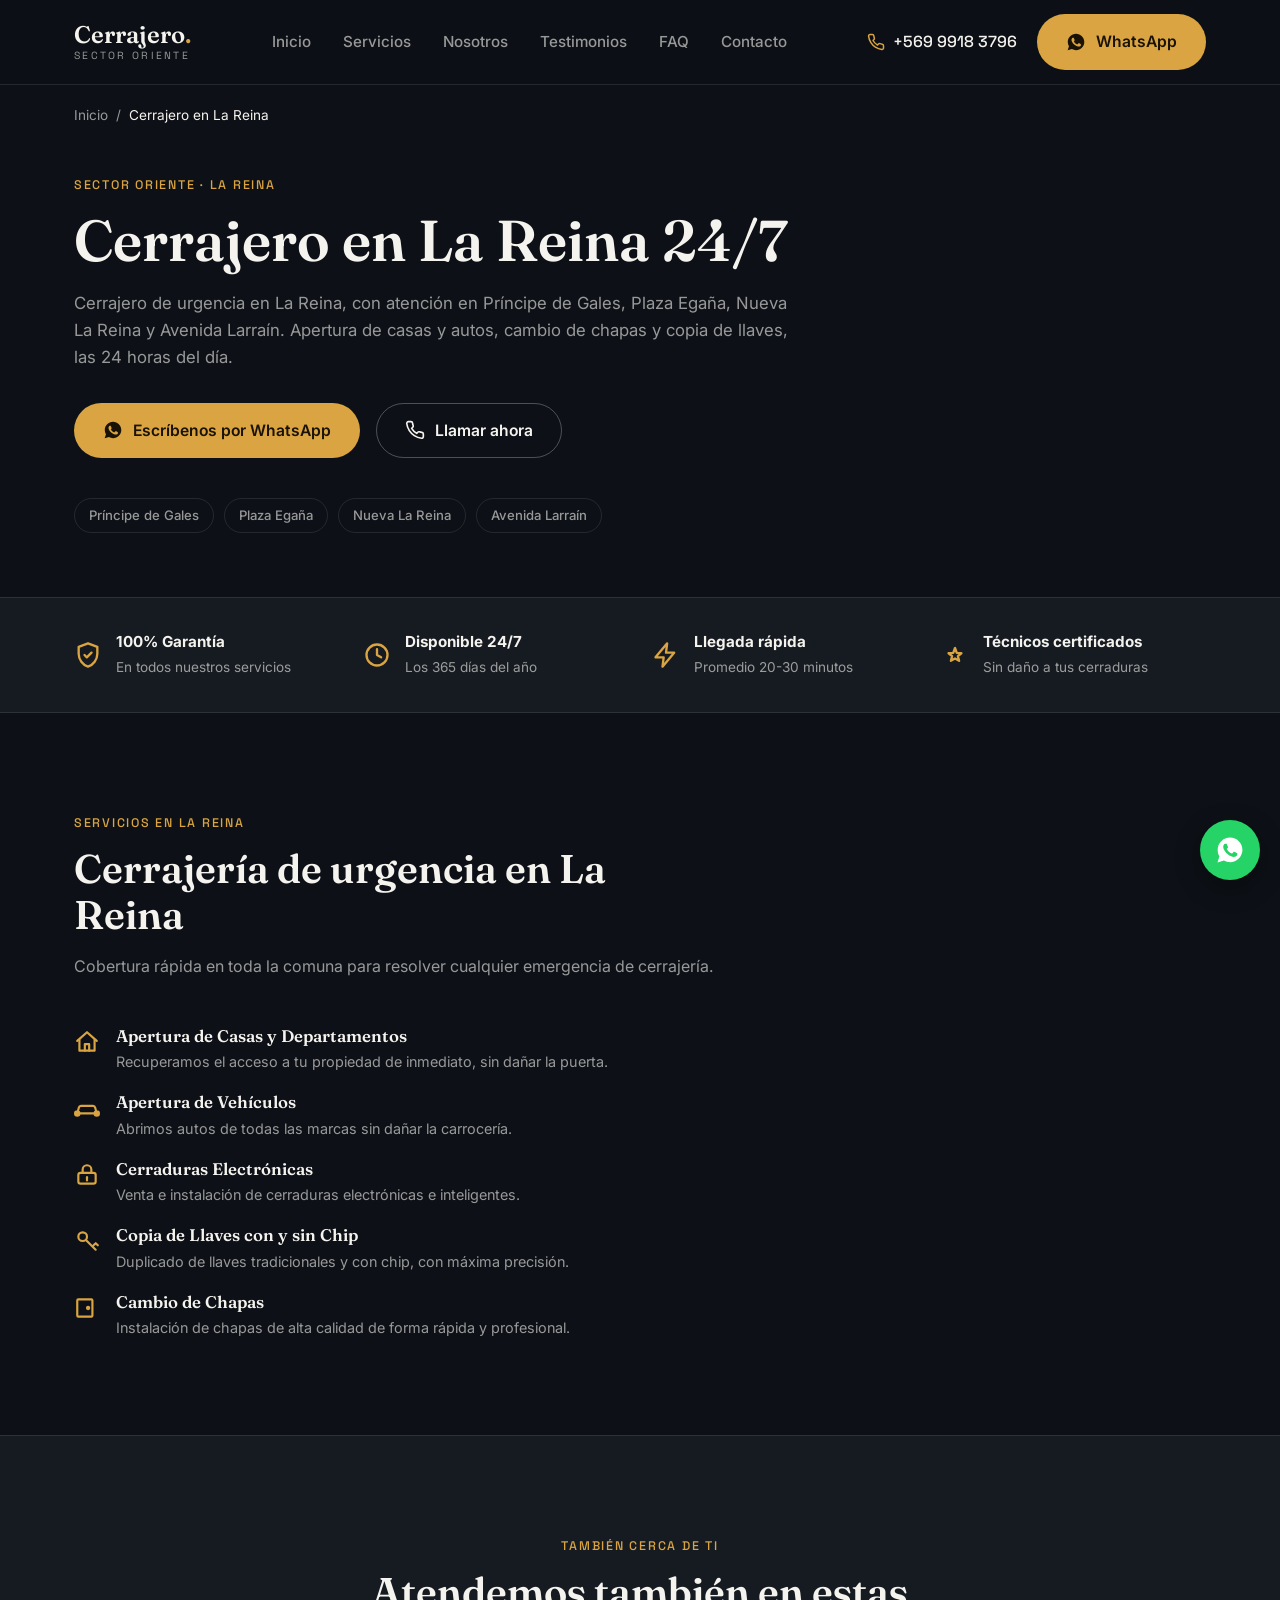
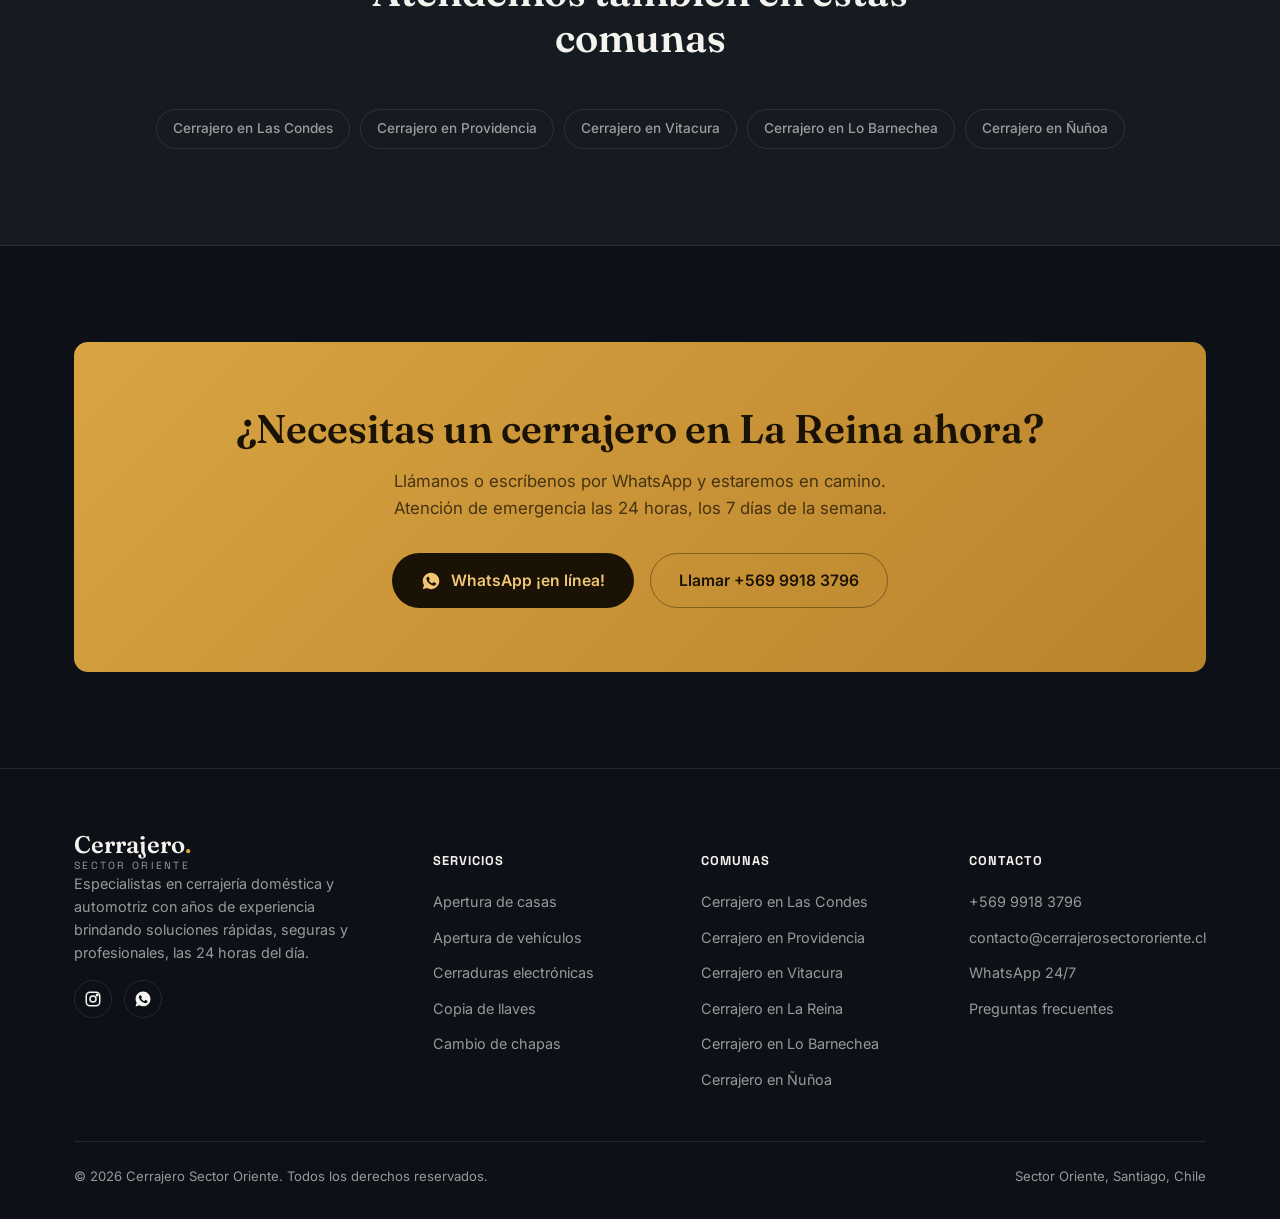
==== commit 14820322: "Sube el punto de quiebre del menú y agrega contacto al dropdown móvil El menú de escritorio se mostr" ====
--- a/cerrajero-la-reina/index.html
+++ b/cerrajero-la-reina/index.html
@@ -70,6 +70,10 @@
       <a href="/#testimonios">Testimonios</a>
       <a href="/#faq">FAQ</a>
       <a href="/#contacto">Contacto</a>
+      <div class="nav-cta-mobile">
+        <a class="btn btn-outline" href="tel:+56999183796"><svg viewBox="0 0 24 24" fill="none" stroke="currentColor" stroke-width="2" stroke-linecap="round" stroke-linejoin="round"><path d="M22 16.9v3a2 2 0 0 1-2.2 2 19.8 19.8 0 0 1-8.6-3.1 19.5 19.5 0 0 1-6-6 19.8 19.8 0 0 1-3.1-8.6A2 2 0 0 1 4.1 2h3a2 2 0 0 1 2 1.7c.1 1 .3 2 .7 2.9a2 2 0 0 1-.5 2.1L8 10a16 16 0 0 0 6 6l1.3-1.3a2 2 0 0 1 2.1-.5c.9.4 1.9.6 2.9.7a2 2 0 0 1 1.7 2Z"/></svg> +569 9918 3796</a>
+        <a class="btn btn-primary" href="https://wa.link/hei0ib" target="_blank" rel="noopener"><svg viewBox="0 0 24 24" fill="currentColor"><path d="M12.04 2C6.58 2 2.13 6.45 2.13 11.91c0 1.87.5 3.62 1.44 5.16L2 22l5.09-1.53a9.87 9.87 0 0 0 4.95 1.33h.01c5.46 0 9.91-4.45 9.91-9.91C21.96 6.45 17.5 2 12.04 2Zm5.8 14.07c-.24.68-1.39 1.32-1.92 1.4-.49.08-1.1.11-1.78-.11-.41-.13-.93-.3-1.6-.6-2.82-1.22-4.66-4.05-4.8-4.24-.14-.19-1.15-1.53-1.15-2.91 0-1.39.72-2.07.98-2.35.26-.28.56-.35.75-.35h.53c.17 0 .4-.03.62.48.24.55.8 1.91.87 2.05.07.14.11.3.02.49-.09.19-.14.3-.28.46-.14.16-.29.36-.41.48-.14.14-.28.29-.12.57.16.28.72 1.19 1.55 1.93 1.07.95 1.97 1.25 2.25 1.39.28.14.44.12.6-.07.16-.19.69-.8.87-1.08.19-.28.37-.23.62-.14.26.09 1.63.77 1.91.91.28.14.46.21.53.33.07.12.07.68-.17 1.36Z"/></svg> WhatsApp</a>
+      </div>
     </nav>
 
     <div class="header-actions">
--- a/style.css
+++ b/style.css
@@ -28,6 +28,7 @@
 html {
   scroll-behavior: smooth;
   scroll-padding-top: 84px;
+  overflow-x: hidden;
 }
 
 body {
@@ -38,6 +39,7 @@
   font-size: 16px;
   line-height: 1.6;
   -webkit-font-smoothing: antialiased;
+  overflow-x: hidden;
 }
 
 img {
@@ -48,6 +50,24 @@
 a {
   color: inherit;
   text-decoration: none;
+}
+
+.skip-link {
+  position: absolute;
+  top: -100%;
+  left: 16px;
+  z-index: 1000;
+  background: var(--accent);
+  color: #1a1305;
+  font-weight: 600;
+  font-size: 0.9rem;
+  padding: 10px 18px;
+  border-radius: var(--radius-sm);
+  transition: top 0.15s ease;
+}
+
+.skip-link:focus {
+  top: 16px;
 }
 
 ul {
@@ -233,6 +253,10 @@
   color: var(--text);
 }
 
+.nav-cta-mobile {
+  display: none;
+}
+
 .header-actions {
   display: flex;
   align-items: center;
@@ -278,20 +302,33 @@
   overflow: hidden;
 }
 
-.hero__bg {
+.hero__media {
   position: absolute;
   inset: 0;
+  z-index: 0;
+  overflow: hidden;
   background-size: cover;
   background-position: center;
-  z-index: 0;
-}
-
-.hero__bg::after {
-  content: "";
+}
+
+.hero__bg-video {
+  width: 100%;
+  height: 100%;
+  object-fit: cover;
+  display: block;
+}
+
+.hero__overlay {
   position: absolute;
   inset: 0;
-  background: linear-gradient(180deg, rgba(13, 17, 23, 0.88) 0%, rgba(13, 17, 23, 0.94) 55%, var(--bg) 100%),
-    linear-gradient(90deg, rgba(13, 17, 23, 0.65) 0%, rgba(13, 17, 23, 0.2) 65%);
+  background: linear-gradient(180deg, rgba(13, 17, 23, 0.35) 0%, rgba(13, 17, 23, 0.55) 60%, var(--bg) 100%),
+    linear-gradient(90deg, rgba(13, 17, 23, 0.6) 0%, rgba(13, 17, 23, 0.1) 60%);
+}
+
+@media (prefers-reduced-motion: reduce) {
+  .hero__bg-video {
+    display: none;
+  }
 }
 
 .hero .container {
@@ -453,7 +490,7 @@
 
 .service-card__icon {
   position: absolute;
-  bottom: -22px;
+  top: 168px;
   left: 20px;
   width: 44px;
   height: 44px;
@@ -576,10 +613,28 @@
 }
 
 .skills {
-  background: var(--bg-card);
+  position: relative;
+  overflow: hidden;
+  background-color: var(--bg-card);
+  background-size: cover;
+  background-position: center;
   border: 1px solid var(--border);
   border-radius: var(--radius);
   padding: 32px;
+}
+
+.skills__overlay {
+  position: absolute;
+  inset: 0;
+  background: linear-gradient(180deg, rgba(13, 17, 23, 0.55) 0%, rgba(13, 17, 23, 0.9) 65%, var(--bg-card) 100%);
+  z-index: 0;
+}
+
+.skills h3,
+.skills > p,
+.skills .skill-row {
+  position: relative;
+  z-index: 1;
 }
 
 .skill-row + .skill-row {
@@ -611,6 +666,57 @@
   border-radius: 999px;
   background: linear-gradient(90deg, var(--accent), var(--accent-hover));
   transition: width 1.2s ease;
+}
+
+/* ==========================================================================
+   Galería
+   ========================================================================== */
+
+.gallery-grid {
+  display: grid;
+  grid-template-columns: 1fr 1fr;
+  grid-auto-rows: 200px;
+  gap: 16px;
+}
+
+.gallery-item {
+  background-size: cover;
+  background-position: center;
+  border-radius: var(--radius);
+  border: 1px solid var(--border);
+}
+
+.gallery-item--tall {
+  grid-column: 2;
+  grid-row: 1 / span 2;
+}
+
+.gallery-grid .gallery-item:first-child {
+  grid-column: 1;
+  grid-row: 1;
+}
+
+.gallery-grid .gallery-item:nth-child(2) {
+  grid-column: 1;
+  grid-row: 2;
+}
+
+@media (max-width: 720px) {
+  .gallery-grid {
+    grid-template-columns: 1fr;
+    grid-auto-rows: 220px;
+  }
+
+  .gallery-item--tall {
+    grid-column: 1;
+    grid-row: auto;
+  }
+
+  .gallery-grid .gallery-item:first-child,
+  .gallery-grid .gallery-item:nth-child(2) {
+    grid-column: 1;
+    grid-row: auto;
+  }
 }
 
 /* ==========================================================================
@@ -659,12 +765,65 @@
   gap: 12px;
 }
 
-.testimonial-author img {
+.testimonial-author img,
+.testimonial-avatar {
   width: 46px;
   height: 46px;
   border-radius: 50%;
   object-fit: cover;
   border: 2px solid var(--accent);
+  flex-shrink: 0;
+}
+
+.testimonial-avatar {
+  display: flex;
+  align-items: center;
+  justify-content: center;
+  background: var(--accent);
+  color: #1a1305;
+  font-family: var(--font-display);
+  font-weight: 600;
+  font-size: 1.15rem;
+}
+
+.testimonial-card:nth-child(6n + 1) .testimonial-avatar { background: #d9a441; border-color: #d9a441; }
+.testimonial-card:nth-child(6n + 2) .testimonial-avatar { background: #f0c674; border-color: #f0c674; }
+.testimonial-card:nth-child(6n + 3) .testimonial-avatar { background: #c98a4b; border-color: #c98a4b; }
+.testimonial-card:nth-child(6n + 4) .testimonial-avatar { background: #e0b563; border-color: #e0b563; }
+.testimonial-card:nth-child(6n + 5) .testimonial-avatar { background: #b9832c; border-color: #b9832c; }
+.testimonial-card:nth-child(6n + 6) .testimonial-avatar { background: #cc7a3d; border-color: #cc7a3d; }
+
+/* ==========================================================================
+   Badge de calificación (testimonios)
+   ========================================================================== */
+
+.rating-badge {
+  display: inline-flex;
+  align-items: center;
+  gap: 8px;
+  margin-top: 20px;
+  background: var(--bg-card);
+  border: 1px solid var(--border);
+  border-radius: 999px;
+  padding: 10px 18px;
+}
+
+.rating-badge svg {
+  width: 18px;
+  height: 18px;
+  color: var(--accent);
+}
+
+.rating-badge__score {
+  font-family: var(--font-data);
+  font-weight: 700;
+  font-size: 1.05rem;
+  color: var(--text);
+}
+
+.rating-badge__label {
+  color: var(--text-muted);
+  font-size: 0.85rem;
 }
 
 .testimonial-author strong {
@@ -937,8 +1096,8 @@
 
 .whatsapp-float {
   position: fixed;
-  bottom: 24px;
-  right: 24px;
+  bottom: calc(20px + env(safe-area-inset-bottom, 0px));
+  right: 20px;
   z-index: 200;
   width: 60px;
   height: 60px;
@@ -1018,9 +1177,9 @@
   }
 }
 
-@media (max-width: 720px) {
+@media (max-width: 900px) {
   .nav-links,
-  .header-phone {
+  .header-actions {
     display: none;
   }
 
@@ -1031,6 +1190,7 @@
   .site-header.nav-open .nav-links {
     display: flex;
     flex-direction: column;
+    align-items: stretch;
     position: absolute;
     top: 84px;
     left: 0;
@@ -1039,8 +1199,25 @@
     border-bottom: 1px solid var(--border);
     padding: 24px;
     gap: 20px;
-  }
-
+    max-height: calc(100vh - 84px);
+    overflow-y: auto;
+  }
+
+  .nav-cta-mobile {
+    display: flex;
+    flex-direction: column;
+    gap: 12px;
+    margin-top: 4px;
+    padding-top: 20px;
+    border-top: 1px solid var(--border);
+  }
+
+  .nav-cta-mobile .btn {
+    width: 100%;
+  }
+}
+
+@media (max-width: 720px) {
   .hero {
     padding: 90px 0 60px;
   }
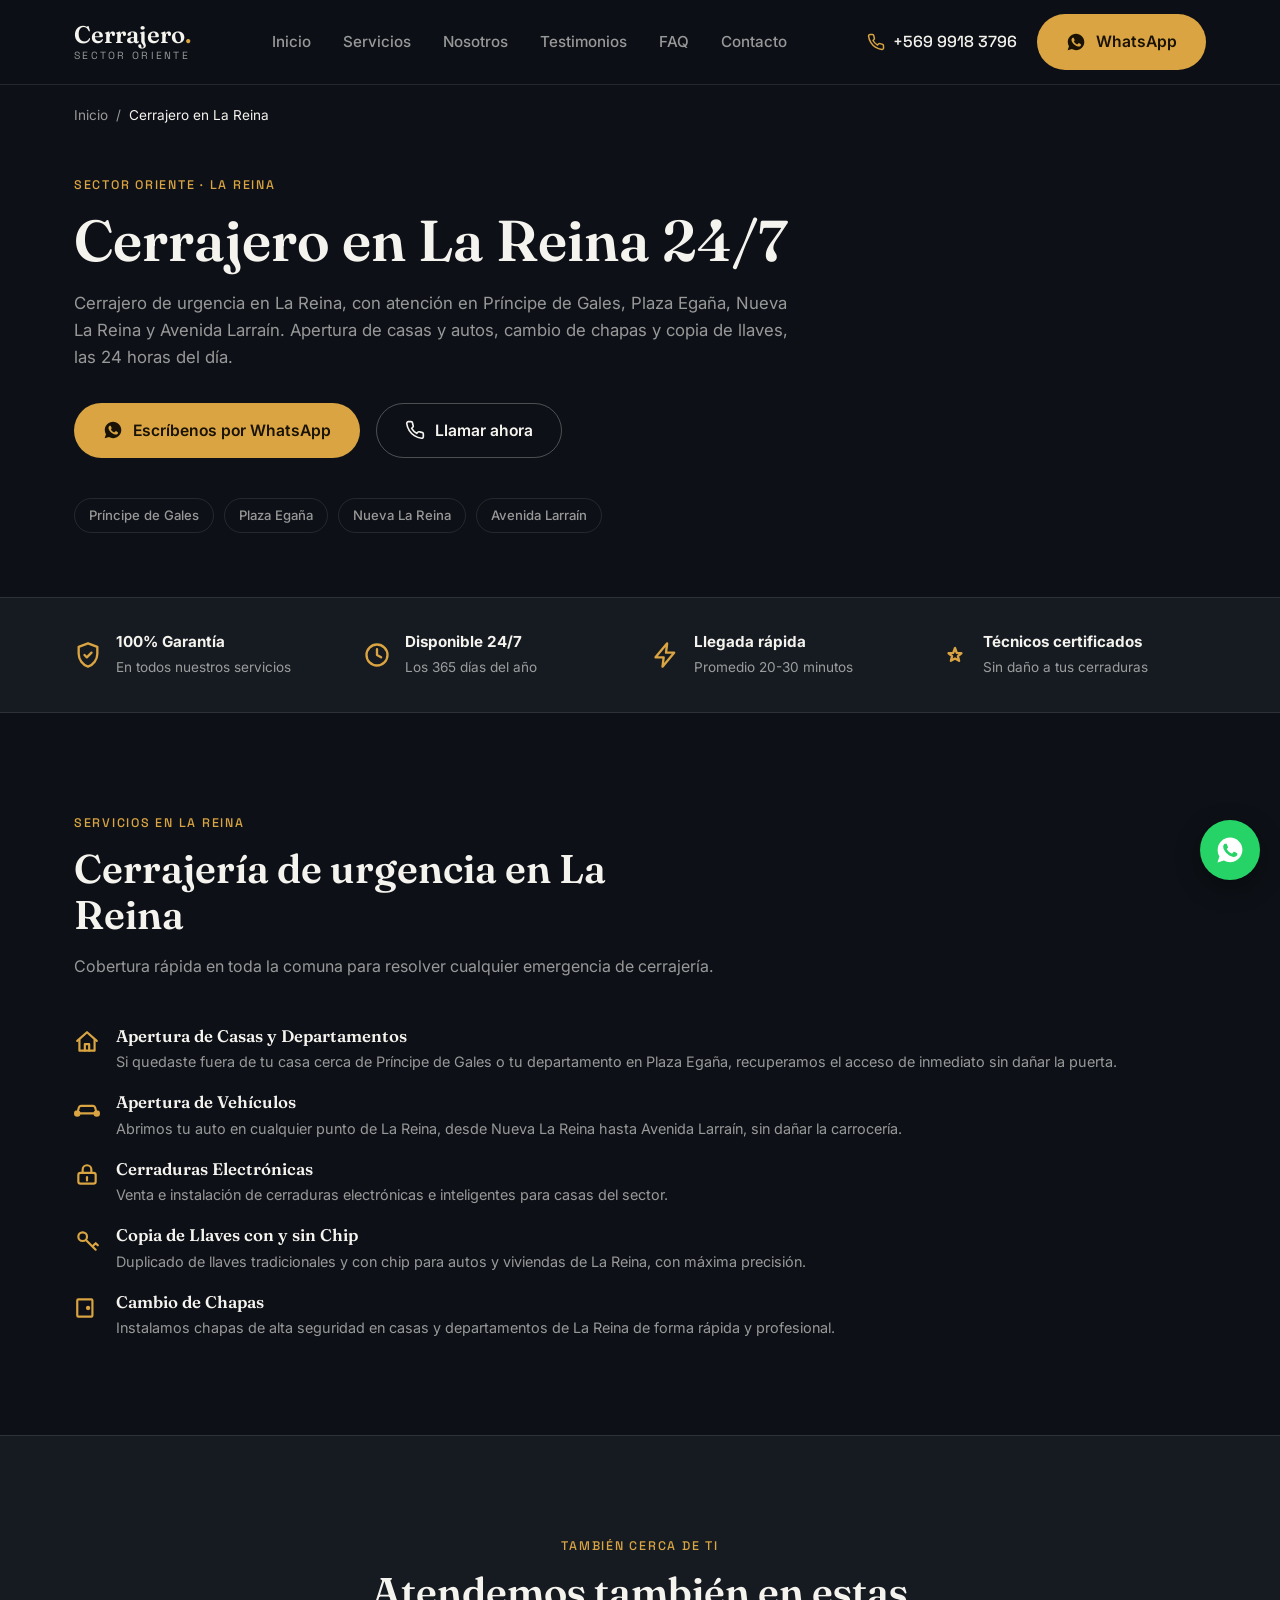
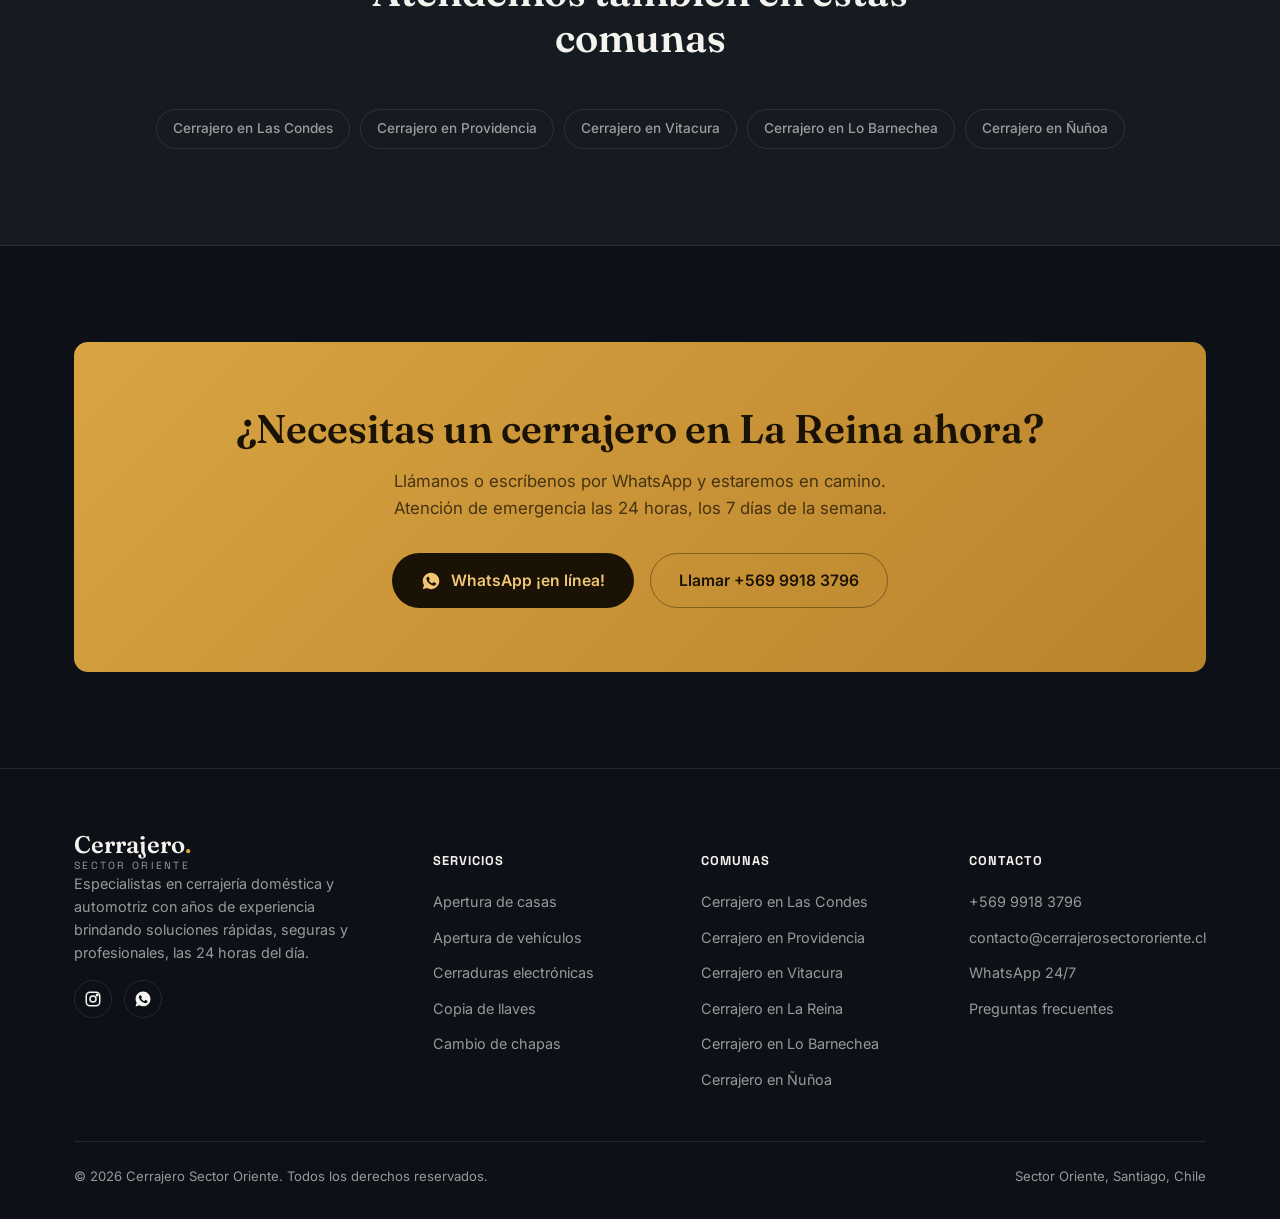
==== commit 1df91a19: "Corrige puntos débiles de SEO: og:image roto, video pesado en móvil, imágenes decorativas sin <img> " ====
--- a/cerrajero-la-reina/index.html
+++ b/cerrajero-la-reina/index.html
@@ -13,12 +13,12 @@
 <meta property="og:title" content="Cerrajero en La Reina 24/7" />
 <meta property="og:description" content="Apertura de casas y autos, cambio de chapas y cerraduras electrónicas en La Reina. Atención de urgencia las 24 horas." />
 <meta property="og:url" content="https://www.cerrajerosectororiente.cl/cerrajero-la-reina/" />
-<meta property="og:image" content="https://www.cerrajerosectororiente.cl/wp-content/uploads/2024/09/BANNER1.jpg" />
+<meta property="og:image" content="https://www.cerrajerosectororiente.cl/img/hero-poster.jpg" />
 
 <meta name="twitter:card" content="summary_large_image" />
 <meta name="twitter:title" content="Cerrajero en La Reina 24/7" />
 <meta name="twitter:description" content="Apertura de casas y autos, cambio de chapas y cerraduras electrónicas en La Reina. Atención de urgencia las 24 horas." />
-<meta name="twitter:image" content="https://www.cerrajerosectororiente.cl/wp-content/uploads/2024/09/BANNER1.jpg" />
+<meta name="twitter:image" content="https://www.cerrajerosectororiente.cl/img/hero-poster.jpg" />
 
 <link rel="icon" href="data:image/svg+xml,%3Csvg xmlns='http://www.w3.org/2000/svg' viewBox='0 0 32 32'%3E%3Ccircle cx='16' cy='16' r='16' fill='%230d1117'/%3E%3Cpath d='M13 10a4 4 0 1 1 3.2 6.4L21 21.2l-1.6 1.6-1-.9-1.3 1.3-1.6-1.6 1.3-1.3-1-.9-1.3 1.3L13 19.1l1.3-1.3-1-1A4 4 0 0 1 13 10Zm2.5 1.5a1.5 1.5 0 1 0 0 3 1.5 1.5 0 0 0 0-3Z' fill='%23d9a441'/%3E%3C/svg%3E" />
 
@@ -164,23 +164,23 @@
       <div class="why-list reveal">
         <div class="why-item">
           <svg viewBox="0 0 24 24" fill="none" stroke="currentColor" stroke-width="2" stroke-linecap="round" stroke-linejoin="round"><path d="M3 11 12 3l9 8"/><path d="M5 10v10h14V10"/><path d="M10 20v-6h4v6"/></svg>
-          <div><h3>Apertura de Casas y Departamentos</h3><p>Recuperamos el acceso a tu propiedad de inmediato, sin dañar la puerta.</p></div>
+          <div><h3>Apertura de Casas y Departamentos</h3><p>Si quedaste fuera de tu casa cerca de Príncipe de Gales o tu departamento en Plaza Egaña, recuperamos el acceso de inmediato sin dañar la puerta.</p></div>
         </div>
         <div class="why-item">
           <svg viewBox="0 0 24 24" fill="none" stroke="currentColor" stroke-width="2" stroke-linecap="round" stroke-linejoin="round"><path d="M5 17h14M5 17a2 2 0 1 1-4 0 2 2 0 0 1 4 0Zm14 0a2 2 0 1 0 4 0 2 2 0 0 0-4 0ZM3 17l1.5-5.5A2 2 0 0 1 6.4 10h11.2a2 2 0 0 1 1.9 1.5L21 17"/></svg>
-          <div><h3>Apertura de Vehículos</h3><p>Abrimos autos de todas las marcas sin dañar la carrocería.</p></div>
+          <div><h3>Apertura de Vehículos</h3><p>Abrimos tu auto en cualquier punto de La Reina, desde Nueva La Reina hasta Avenida Larraín, sin dañar la carrocería.</p></div>
         </div>
         <div class="why-item">
           <svg viewBox="0 0 24 24" fill="none" stroke="currentColor" stroke-width="2" stroke-linecap="round" stroke-linejoin="round"><rect x="4" y="10" width="16" height="10" rx="2"/><path d="M8 10V7a4 4 0 0 1 8 0v3"/><path d="M12 14v3"/></svg>
-          <div><h3>Cerraduras Electrónicas</h3><p>Venta e instalación de cerraduras electrónicas e inteligentes.</p></div>
+          <div><h3>Cerraduras Electrónicas</h3><p>Venta e instalación de cerraduras electrónicas e inteligentes para casas del sector.</p></div>
         </div>
         <div class="why-item">
           <svg viewBox="0 0 24 24" fill="none" stroke="currentColor" stroke-width="2" stroke-linecap="round" stroke-linejoin="round"><circle cx="8" cy="8" r="4"/><path d="m11 11 9 9M17 17l2-2M20 14l2 2"/></svg>
-          <div><h3>Copia de Llaves con y sin Chip</h3><p>Duplicado de llaves tradicionales y con chip, con máxima precisión.</p></div>
+          <div><h3>Copia de Llaves con y sin Chip</h3><p>Duplicado de llaves tradicionales y con chip para autos y viviendas de La Reina, con máxima precisión.</p></div>
         </div>
         <div class="why-item">
           <svg viewBox="0 0 24 24" fill="none" stroke="currentColor" stroke-width="2" stroke-linecap="round" stroke-linejoin="round"><rect x="3" y="4" width="14" height="16" rx="1"/><circle cx="13" cy="12" r="1"/></svg>
-          <div><h3>Cambio de Chapas</h3><p>Instalación de chapas de alta calidad de forma rápida y profesional.</p></div>
+          <div><h3>Cambio de Chapas</h3><p>Instalamos chapas de alta seguridad en casas y departamentos de La Reina de forma rápida y profesional.</p></div>
         </div>
       </div>
     </div>
--- a/style.css
+++ b/style.css
@@ -476,9 +476,15 @@
 
 .service-card__media {
   height: 190px;
-  background-size: cover;
-  background-position: center;
   position: relative;
+  overflow: hidden;
+}
+
+.service-card__media img {
+  width: 100%;
+  height: 100%;
+  object-fit: cover;
+  display: block;
 }
 
 .service-card__media::after {
@@ -616,11 +622,18 @@
   position: relative;
   overflow: hidden;
   background-color: var(--bg-card);
-  background-size: cover;
-  background-position: center;
   border: 1px solid var(--border);
   border-radius: var(--radius);
   padding: 32px;
+}
+
+.skills__bg {
+  position: absolute;
+  inset: 0;
+  width: 100%;
+  height: 100%;
+  object-fit: cover;
+  z-index: 0;
 }
 
 .skills__overlay {
@@ -680,10 +693,16 @@
 }
 
 .gallery-item {
-  background-size: cover;
-  background-position: center;
   border-radius: var(--radius);
   border: 1px solid var(--border);
+  overflow: hidden;
+}
+
+.gallery-item img {
+  width: 100%;
+  height: 100%;
+  object-fit: cover;
+  display: block;
 }
 
 .gallery-item--tall {
@@ -1179,12 +1198,28 @@
 
 @media (max-width: 900px) {
   .nav-links,
+  .nav-toggle,
+  .header-phone {
+    display: none;
+  }
+
   .header-actions {
-    display: none;
-  }
-
-  .nav-toggle {
-    display: inline-flex;
+    display: flex;
+  }
+
+  .site-header .container {
+    gap: 12px;
+  }
+
+  .header-actions .btn {
+    padding: 10px 18px;
+    font-size: 0.9rem;
+    gap: 8px;
+  }
+
+  .header-actions .btn svg {
+    width: 17px;
+    height: 17px;
   }
 
   .site-header.nav-open .nav-links {
@@ -1219,7 +1254,18 @@
 
 @media (max-width: 720px) {
   .hero {
-    padding: 90px 0 60px;
+    padding: 0 0 48px;
+  }
+
+  .hero__media {
+    position: relative;
+    inset: auto;
+    width: 100%;
+    aspect-ratio: 16 / 10;
+  }
+
+  .hero__content {
+    padding-top: 32px;
   }
 
   .services-grid,
